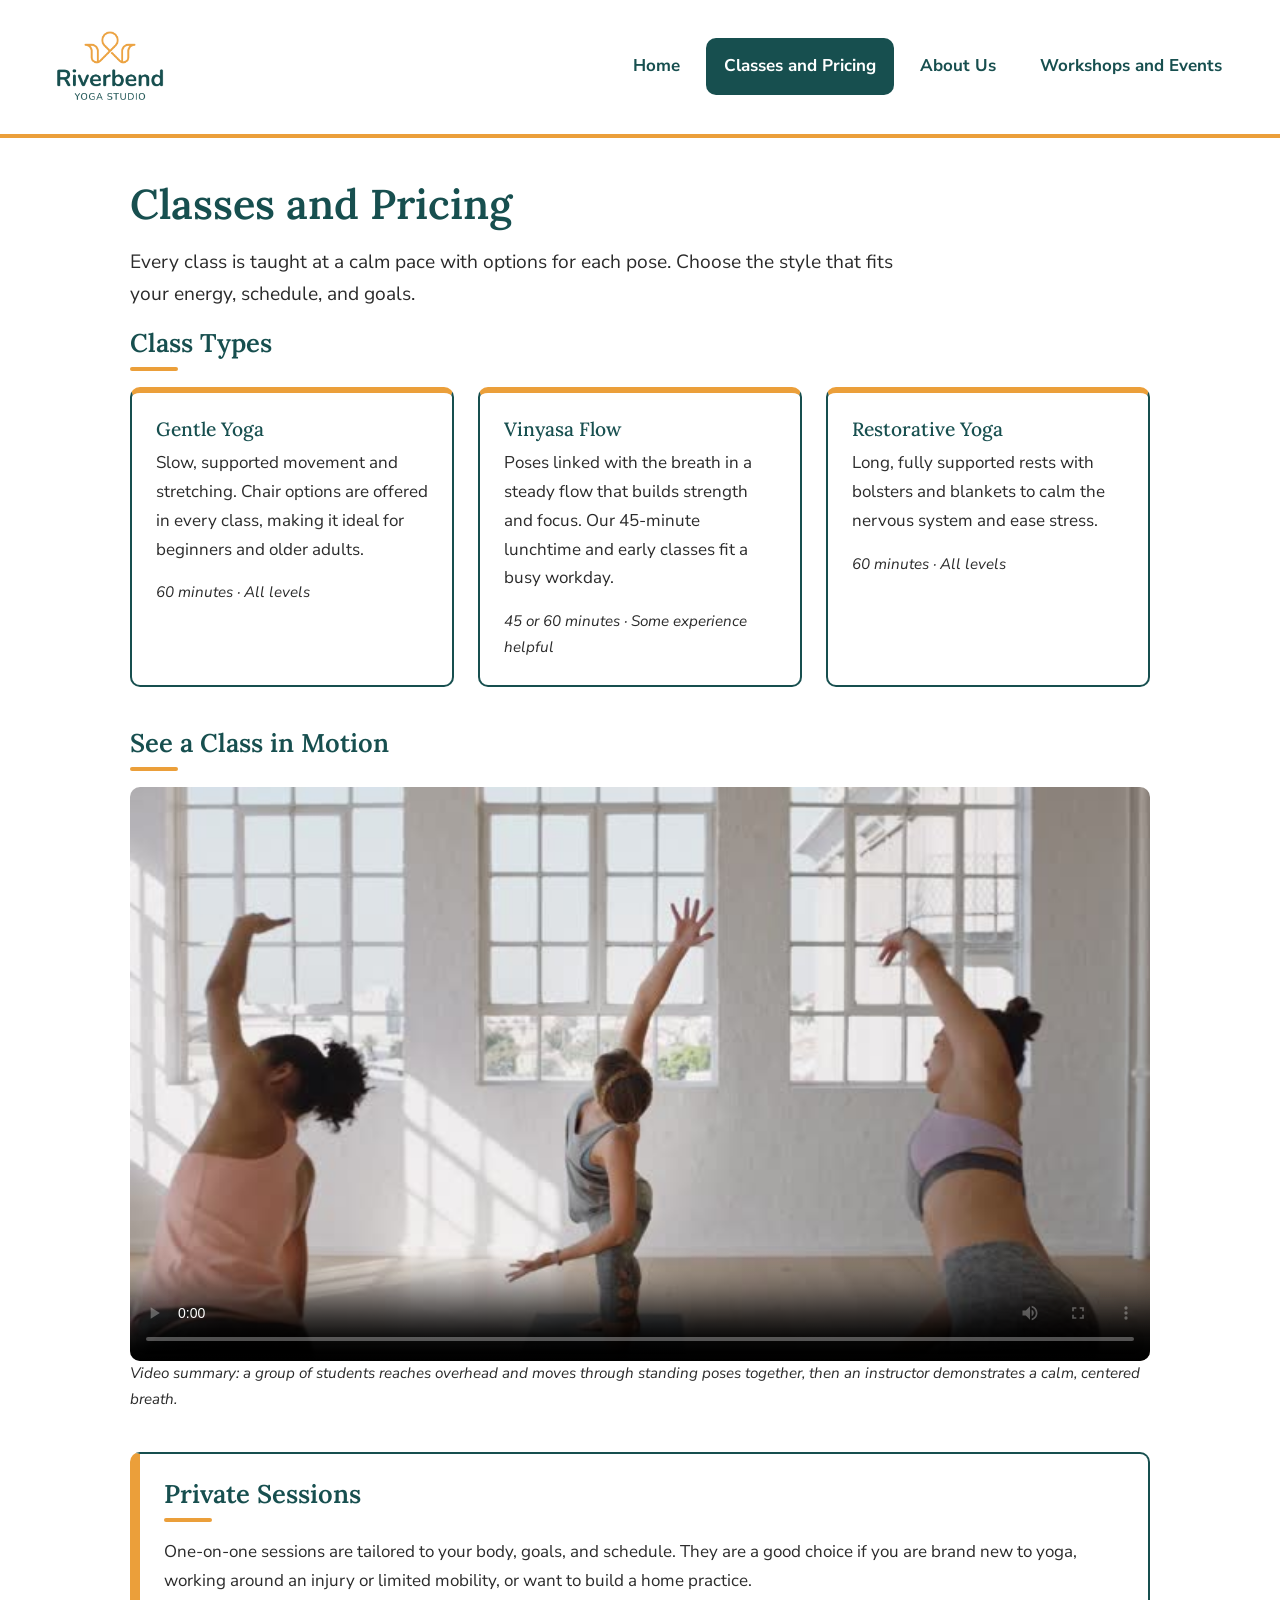
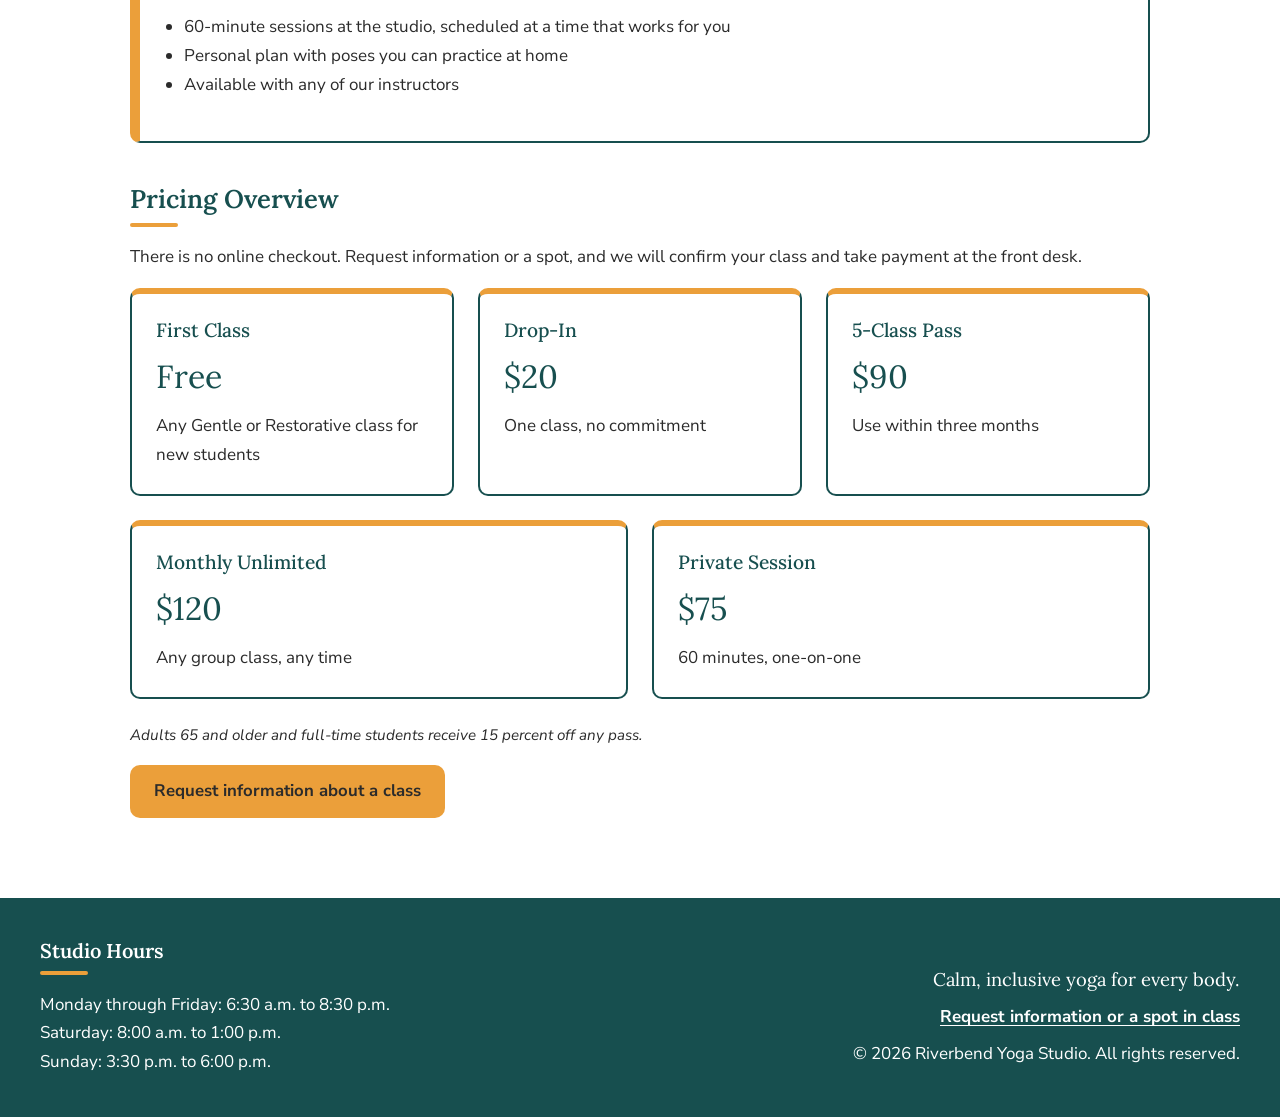
==== services.html @ 4f15dd99 "Add files via upload Add Riverbend Yoga Studio site files" ====
<!DOCTYPE html>
<html lang="en">
<head>
  <meta charset="UTF-8">
  <meta name="viewport" content="width=device-width, initial-scale=1.0">
  <meta name="description" content="Compare gentle, vinyasa, and restorative yoga classes, private sessions, and pricing at Riverbend Yoga Studio.">
  <title>Classes and Pricing | Riverbend Yoga Studio</title>
  <link rel="preconnect" href="https://fonts.googleapis.com">
  <link rel="preconnect" href="https://fonts.gstatic.com" crossorigin>
  <link rel="stylesheet" href="https://fonts.googleapis.com/css2?family=Lora:wght@500;600&family=Nunito+Sans:wght@400;600;700&display=swap">
  <link rel="stylesheet" href="css/styles.css">
</head>
<body>
  <a class="skip-link" href="#main-content">Skip to main content</a>

  <header class="site-header">
    <a class="brand" href="index.html">
      <img src="images/yoga-logo_c.png" alt="Riverbend Yoga Studio home" width="1872" height="1359">
    </a>
    <nav aria-label="Main navigation">
      <ul>
          <li><a href="index.html">Home</a></li>
          <li><a href="services.html" aria-current="page">Classes and Pricing</a></li>
          <li><a href="about.html">About Us</a></li>
          <li><a href="events.html">Workshops and Events</a></li>
      </ul>
    </nav>
  </header>

  <main id="main-content">
    <h1>Classes and Pricing</h1>
    <p class="intro">Every class is taught at a calm pace with options for each pose. Choose the style that fits your energy, schedule, and goals.</p>

    <section>
      <h2>Class Types</h2>
      <div class="card-grid">
        <article class="card">
          <h3>Gentle Yoga</h3>
          <p>Slow, supported movement and stretching. Chair options are offered in every class, making it ideal for beginners and older adults.</p>
          <p class="meta">60 minutes &middot; All levels</p>
        </article>
        <article class="card">
          <h3>Vinyasa Flow</h3>
          <p>Poses linked with the breath in a steady flow that builds strength and focus. Our 45-minute lunchtime and early classes fit a busy workday.</p>
          <p class="meta">45 or 60 minutes &middot; Some experience helpful</p>
        </article>
        <article class="card">
          <h3>Restorative Yoga</h3>
          <p>Long, fully supported rests with bolsters and blankets to calm the nervous system and ease stress.</p>
          <p class="meta">60 minutes &middot; All levels</p>
        </article>
      </div>
    </section>

    <section>
      <h2>See a Class in Motion</h2>
      <video controls width="1920" height="1080" preload="metadata" poster="images/yoga-preview-check.jpg">
        <source src="media/yoga-intro_c.mp4" type="video/mp4">
        <p>Your browser does not support embedded video. This short video shows students moving through standing poses in a bright studio. You can <a href="media/yoga-intro_c.mp4">download the class preview video</a> to watch it in another player.</p>
      </video>
      <p class="note">Video summary: a group of students reaches overhead and moves through standing poses together, then an instructor demonstrates a calm, centered breath.</p>
    </section>

    <section class="panel">
      <h2>Private Sessions</h2>
      <p>One-on-one sessions are tailored to your body, goals, and schedule. They are a good choice if you are brand new to yoga, working around an injury or limited mobility, or want to build a home practice.</p>
      <ul>
        <li>60-minute sessions at the studio, scheduled at a time that works for you</li>
        <li>Personal plan with poses you can practice at home</li>
        <li>Available with any of our instructors</li>
      </ul>
    </section>

    <section>
      <h2>Pricing Overview</h2>
      <p>There is no online checkout. Request information or a spot, and we will confirm your class and take payment at the front desk.</p>
      <ul class="card-grid price-grid">
        <li class="card"><h3>First Class</h3><p class="price">Free</p><p>Any Gentle or Restorative class for new students</p></li>
        <li class="card"><h3>Drop-In</h3><p class="price">$20</p><p>One class, no commitment</p></li>
        <li class="card"><h3>5-Class Pass</h3><p class="price">$90</p><p>Use within three months</p></li>
        <li class="card"><h3>Monthly Unlimited</h3><p class="price">$120</p><p>Any group class, any time</p></li>
        <li class="card"><h3>Private Session</h3><p class="price">$75</p><p>60 minutes, one-on-one</p></li>
      </ul>
      <p class="note">Adults 65 and older and full-time students receive 15 percent off any pass.</p>
      <p><a class="button" href="events.html#request-form">Request information about a class</a></p>
    </section>
  </main>

  <footer class="site-footer">
    <div>
      <h2>Studio Hours</h2>
      <ul>
        <li>Monday through Friday: 6:30 a.m. to 8:30 p.m.</li>
        <li>Saturday: 8:00 a.m. to 1:00 p.m.</li>
        <li>Sunday: 3:30 p.m. to 6:00 p.m.</li>
      </ul>
    </div>
    <div>
      <p class="footer-tagline">Calm, inclusive yoga for every body.</p>
      <p><a href="events.html#request-form">Request information or a spot in class</a></p>
      <p>&copy; 2026 Riverbend Yoga Studio. All rights reserved.</p>
    </div>
  </footer>
</body>
</html>
---- css/styles.css ----
/* ==========================================================
   Riverbend Yoga Studio - shared stylesheet
   Mobile-first: base styles target small screens, and the
   media queries at the bottom adjust the layout for larger ones.
   ========================================================== */

/* ---------- Design tokens: 4 colors, 2 font families ---------- */
:root {
  --color-teal: #174F4F;      /* primary: logo teal, headings, links, footer */
  --color-gold: #EB9F3A;      /* accent: logo gold, buttons, highlights */
  --color-white: #FFFFFF;     /* background, text on teal */
  --color-charcoal: #2B2B2B;  /* body text, text on gold */

  --font-heading: "Lora", Georgia, serif;
  --font-body: "Nunito Sans", Arial, sans-serif;

  --space-xs: 0.5rem;
  --space-sm: 1rem;
  --space-md: 1.5rem;
  --space-lg: 2.5rem;
  --radius: 10px;
}

/* ---------- Base ---------- */
*,
*::before,
*::after {
  box-sizing: border-box;
}

body {
  margin: 0;
  background-color: var(--color-white);
  color: var(--color-charcoal);
  font-family: var(--font-body);
  font-size: 1.0625rem;
  line-height: 1.7;
}

img,
video {
  display: block;
  max-width: 100%;
  height: auto;
  border-radius: var(--radius);
}

audio {
  width: 100%;
  margin-bottom: var(--space-sm);
}

/* ---------- Typography and hierarchy ---------- */
h1,
h2,
h3,
legend,
caption {
  font-family: var(--font-heading);
  color: var(--color-teal);
  line-height: 1.25;
}

h1 {
  font-size: 2rem;
  font-weight: 600;
  margin: 0 0 var(--space-sm);
}

h2 {
  font-size: 1.6rem;
  font-weight: 600;
  margin: 0 0 var(--space-sm);
}

h2::after {
  content: "";
  display: block;
  width: 3rem;
  height: 4px;
  margin-top: var(--space-xs);
  background-color: var(--color-gold);
  border-radius: 2px;
}

h3 {
  font-size: 1.2rem;
  font-weight: 500;
  margin: 0 0 var(--space-xs);
}

p {
  margin: 0 0 var(--space-sm);
}

.intro {
  font-size: 1.2rem;
  max-width: 65ch;
}

.note,
.meta {
  font-size: 0.95rem;
  font-style: italic;
}

a {
  color: var(--color-teal);
  font-weight: 700;
  text-underline-offset: 3px;
}

a:hover {
  text-decoration-color: var(--color-gold);
  text-decoration-thickness: 3px;
}

a:focus-visible,
button:focus-visible,
input:focus-visible,
select:focus-visible,
textarea:focus-visible {
  outline: 3px solid var(--color-gold);
  outline-offset: 2px;
}

/* ---------- Skip link (hidden until keyboard focus) ---------- */
.skip-link {
  position: absolute;
  left: var(--space-sm);
  top: -4rem;
  padding: var(--space-xs) var(--space-sm);
  background-color: var(--color-gold);
  color: var(--color-charcoal);
  border-radius: var(--radius);
  z-index: 10;
}

.skip-link:focus {
  top: var(--space-sm);
}

/* ---------- Header and navigation ---------- */
.site-header {
  display: flex;
  flex-direction: column;
  align-items: center;
  gap: var(--space-sm);
  padding: var(--space-sm);
  background-color: var(--color-white);
  border-bottom: 4px solid var(--color-gold);
}

.brand img {
  width: 160px;
  border-radius: 0;
}

nav {
  width: 100%;
}

nav ul {
  display: flex;
  flex-direction: column;
  gap: var(--space-xs);
  margin: 0;
  padding: 0;
  list-style: none;
}

nav a {
  display: block;
  padding: 0.75rem var(--space-sm);
  min-height: 44px;
  text-align: center;
  text-decoration: none;
  border: 2px solid var(--color-teal);
  border-radius: var(--radius);
}

nav a:hover {
  background-color: var(--color-teal);
  color: var(--color-white);
}

nav a[aria-current="page"] {
  background-color: var(--color-teal);
  color: var(--color-white);
}

/* ---------- Main content and sections ---------- */
main {
  max-width: 1100px;
  margin: 0 auto;
  padding: var(--space-lg) var(--space-sm);
}

section {
  margin-bottom: var(--space-lg);
}

section ul {
  padding-left: 1.25rem;
}

.panel {
  padding: var(--space-md);
  border: 2px solid var(--color-teal);
  border-left: 10px solid var(--color-gold);
  border-radius: var(--radius);
}

.hero,
.media-row {
  display: flex;
  flex-direction: column;
  gap: var(--space-md);
}

.media-row + .card-grid {
  margin-top: var(--space-md);
}

/* ---------- Cards ---------- */
.card-grid {
  display: flex;
  flex-direction: column;
  gap: var(--space-md);
  margin: 0 0 var(--space-md);
  padding: 0;
  list-style: none;
}

.card {
  flex: 1 1 100%;
  padding: var(--space-md);
  background-color: var(--color-white);
  border: 2px solid var(--color-teal);
  border-top: 6px solid var(--color-gold);
  border-radius: var(--radius);
}

.card p:last-child {
  margin-bottom: 0;
}

.price {
  font-family: var(--font-heading);
  font-size: 2rem;
  color: var(--color-teal);
  margin-bottom: var(--space-xs);
}

figure {
  margin: 0;
}

figcaption {
  margin-top: var(--space-xs);
  font-size: 0.95rem;
  font-style: italic;
}

.event-list,
.policy-list {
  padding: 0;
  list-style: none;
}

.event-list li {
  padding: var(--space-sm) 0;
  border-bottom: 2px solid var(--color-gold);
}

.event-list p {
  margin: 0;
}

.policy-list li {
  margin-bottom: var(--space-xs);
}

/* ---------- Schedule table ---------- */
.table-wrap {
  overflow-x: auto;
}

table {
  width: 100%;
  border-collapse: collapse;
}

caption {
  text-align: left;
  font-size: 1.1rem;
  padding-bottom: var(--space-xs);
}

th,
td {
  padding: 0.65rem var(--space-xs);
  text-align: left;
  border-bottom: 1px solid var(--color-teal);
}

td:nth-child(2) {
  white-space: nowrap;
}

thead th {
  background-color: var(--color-teal);
  color: var(--color-white);
}

/* ---------- Buttons ---------- */
.button,
button {
  display: inline-block;
  padding: 0.75rem var(--space-md);
  min-height: 44px;
  background-color: var(--color-gold);
  color: var(--color-charcoal);
  font-family: var(--font-body);
  font-size: 1.05rem;
  font-weight: 700;
  text-decoration: none;
  border: none;
  border-radius: var(--radius);
  cursor: pointer;
}

.button:hover,
button:hover {
  background-color: var(--color-teal);
  color: var(--color-white);
}

/* ---------- Form ---------- */
.request-form {
  display: flex;
  flex-direction: column;
  gap: var(--space-md);
  max-width: 720px;
}

fieldset {
  margin: 0;
  padding: var(--space-md);
  border: 2px solid var(--color-teal);
  border-radius: var(--radius);
}

legend {
  padding: 0 var(--space-xs);
  font-weight: 600;
  font-size: 1.15rem;
}

label {
  display: block;
  margin-bottom: 0.25rem;
  font-weight: 700;
}

input,
select,
textarea {
  width: 100%;
  padding: 0.65rem;
  min-height: 44px;
  font-family: var(--font-body);
  font-size: 1rem;
  color: var(--color-charcoal);
  background-color: var(--color-white);
  border: 2px solid var(--color-charcoal);
  border-radius: var(--radius);
}

.choice-group {
  margin-bottom: var(--space-sm);
  border-style: dashed;
}

.choice-group legend {
  font-family: var(--font-body);
  font-size: 1rem;
  font-weight: 700;
  color: var(--color-charcoal);
}

.choice {
  display: flex;
  align-items: center;
  gap: var(--space-xs);
}

.choice input {
  width: 1.25rem;
  min-height: 1.25rem;
  margin: 0;
  accent-color: var(--color-teal);
}

.choice label {
  margin: 0;
  font-weight: 400;
}

.request-form button {
  align-self: flex-start;
}

/* ---------- Footer ---------- */
.site-footer {
  display: flex;
  flex-direction: column;
  gap: var(--space-md);
  padding: var(--space-lg) var(--space-sm);
  background-color: var(--color-teal);
  color: var(--color-white);
}

.site-footer h2 {
  color: var(--color-white);
  font-size: 1.25rem;
}

.site-footer a {
  color: var(--color-white);
}

.site-footer ul {
  margin: 0;
  padding: 0;
  list-style: none;
}

.site-footer p {
  margin: 0 0 var(--space-xs);
}

.footer-tagline {
  font-family: var(--font-heading);
  font-size: 1.15rem;
}

/* ==========================================================
   Tablet and up: 768px
   ========================================================== */
@media (min-width: 768px) {
  h1 {
    font-size: 2.6rem;
  }

  .site-header {
    flex-direction: row;
    justify-content: space-between;
    padding: var(--space-sm) var(--space-lg);
  }

  .brand img {
    width: 140px;
  }

  nav {
    width: auto;
  }

  nav ul {
    flex-direction: row;
    flex-wrap: wrap;
    justify-content: flex-end;
  }

  nav a {
    border-color: transparent;
  }

  main {
    padding: var(--space-lg);
  }

  .card-grid {
    flex-direction: row;
    flex-wrap: wrap;
  }

  .card {
    flex: 1 1 calc(50% - var(--space-md));
  }

  .hero,
  .media-row {
    flex-direction: row;
    align-items: center;
  }

  .hero > picture,
  .hero-text {
    flex: 1 1 0;
    min-width: 0;
  }

  .media-row > img,
  .media-row > figure {
    flex: 0 0 45%;
    width: 45%;
    min-width: 0;
  }

  .instructor > img {
    flex: 0 0 35%;
    width: 35%;
    max-width: 360px;
  }

  .media-row > div {
    flex: 1 1 0;
    min-width: 0;
  }

  .site-footer {
    flex-direction: row;
    justify-content: space-between;
    align-items: flex-end;
    padding: var(--space-lg);
  }

  .site-footer > div:last-child {
    text-align: right;
  }
}

/* ==========================================================
   Desktop: 1024px
   ========================================================== */
@media (min-width: 1024px) {
  .card {
    flex: 1 1 0;
  }

  .price-grid .card {
    flex: 1 1 calc(33% - var(--space-md));
  }
}
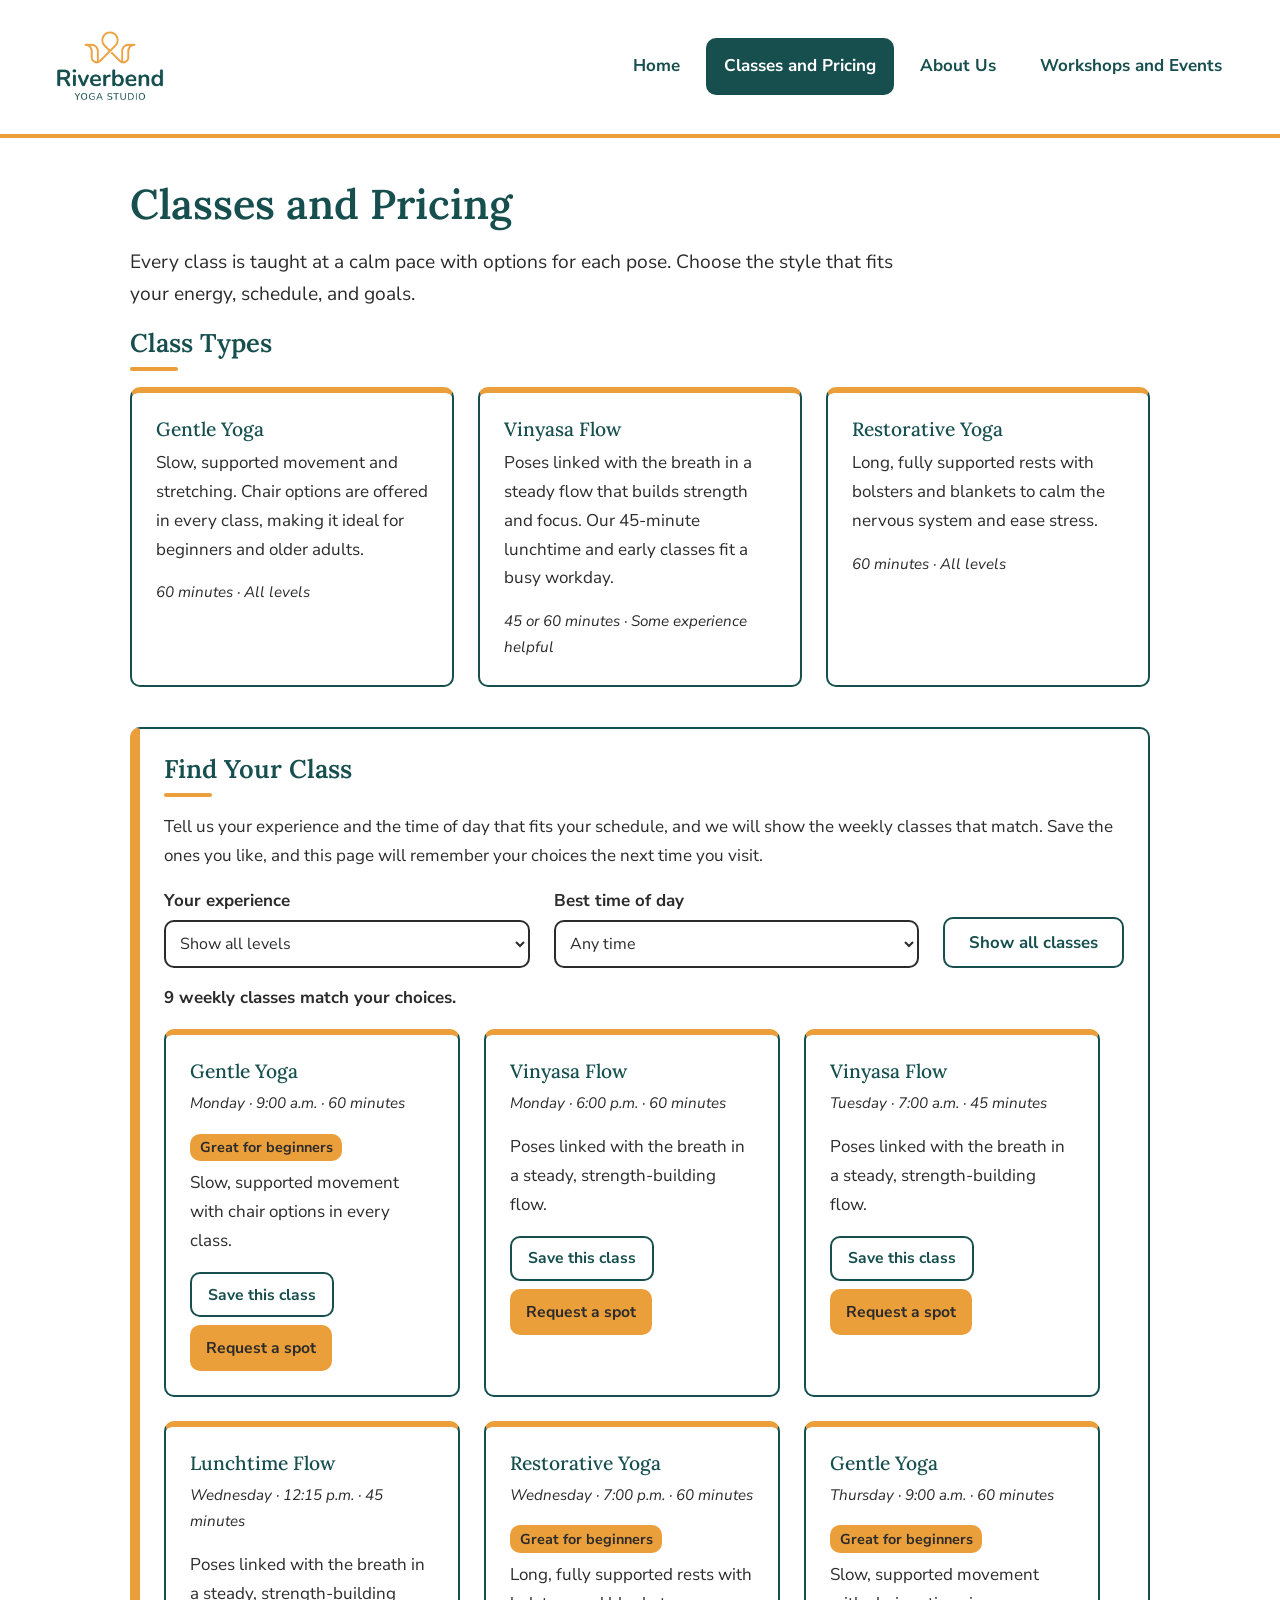
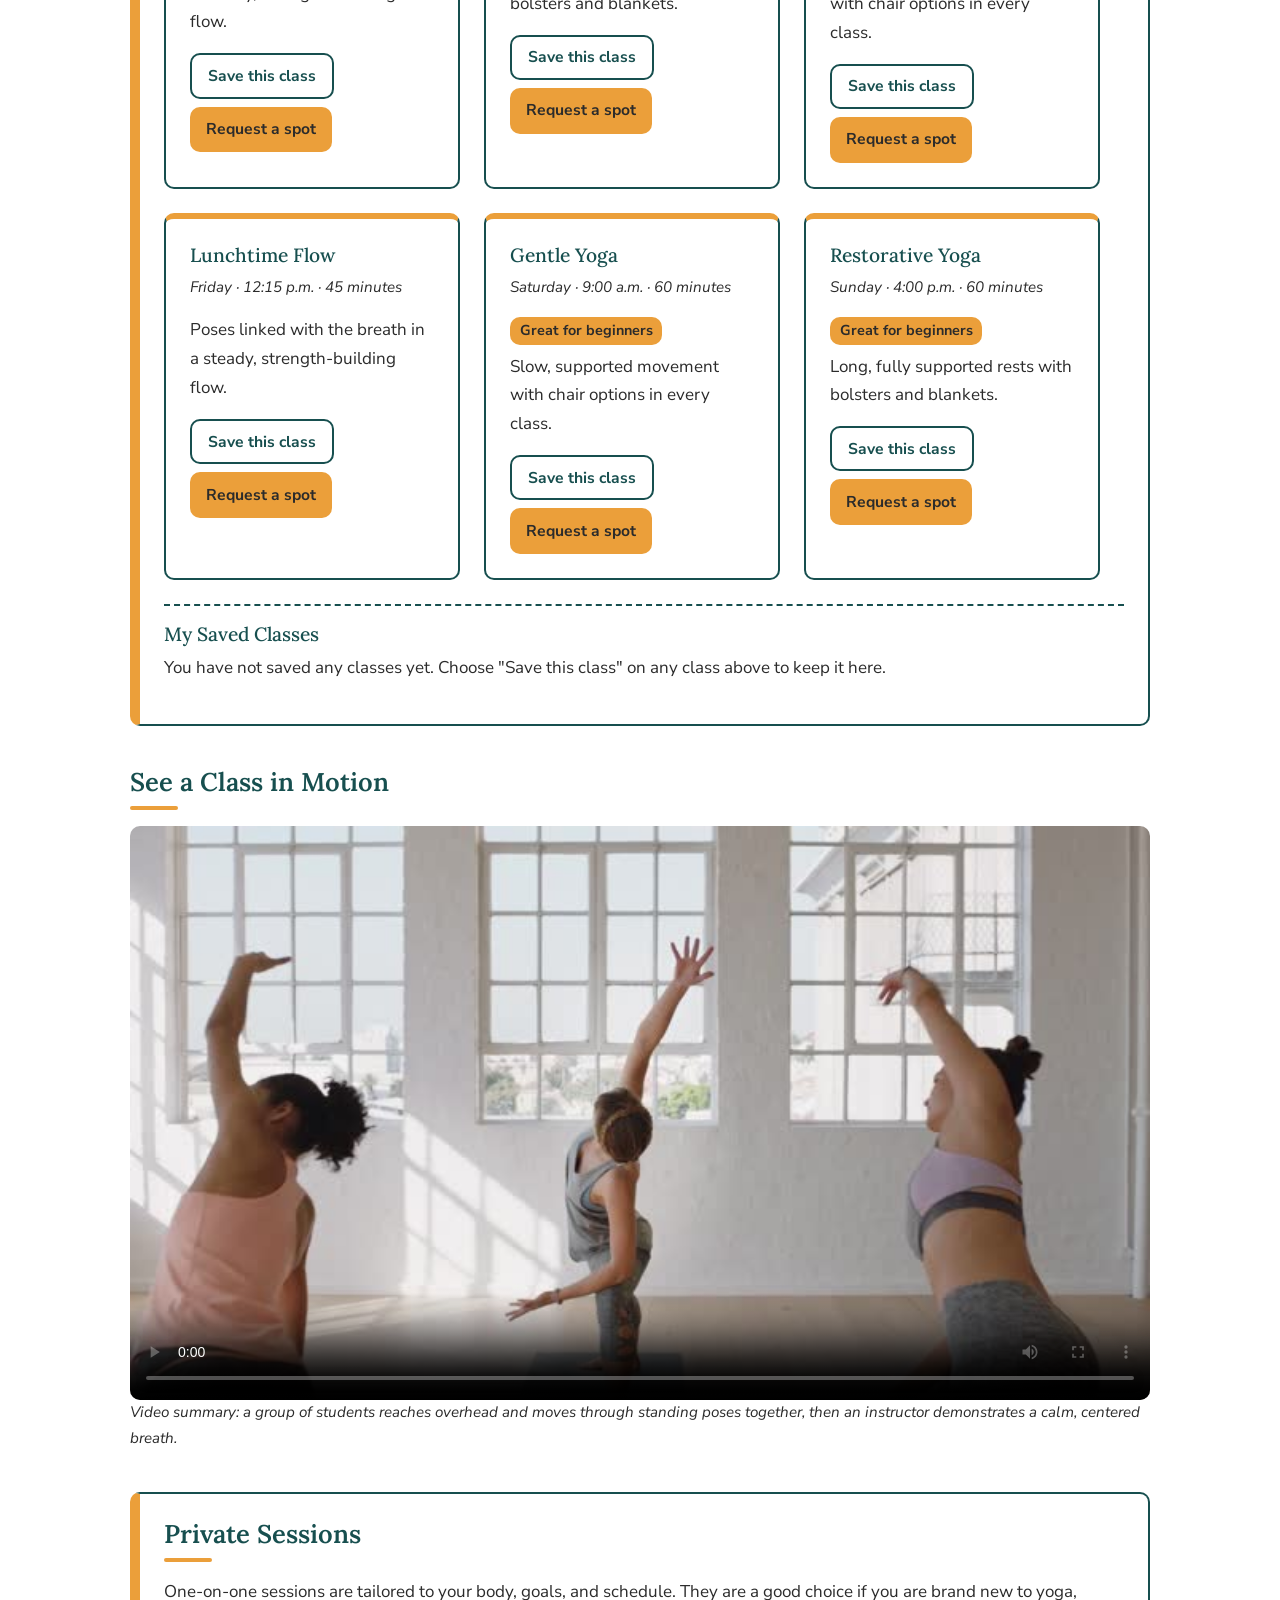
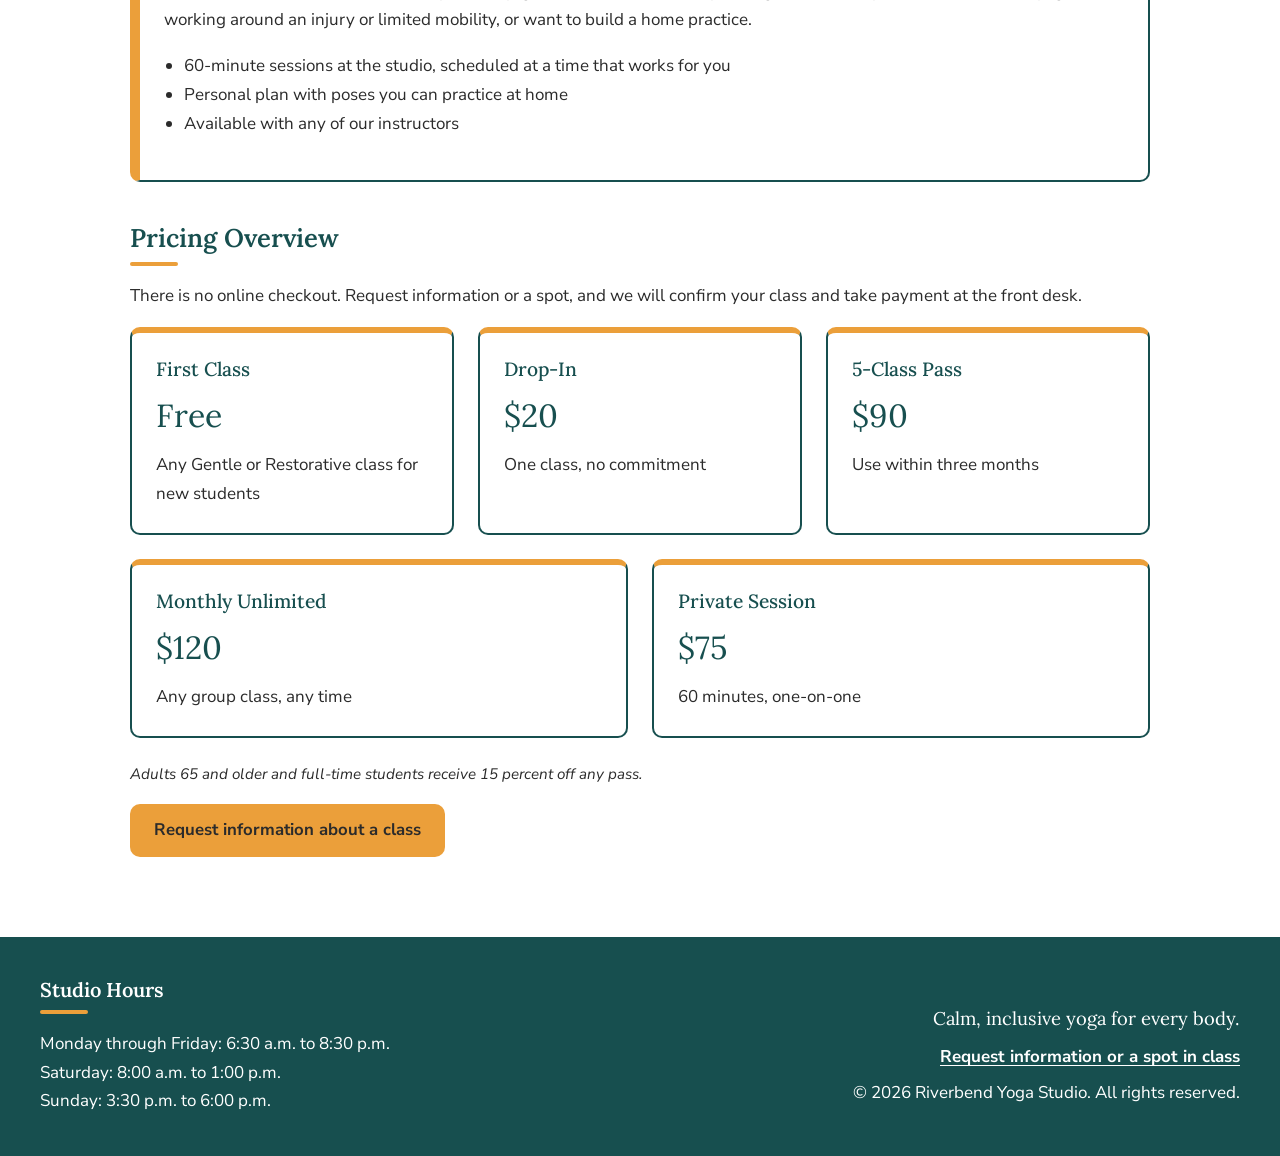
==== commit f7968ea2: "Add files via upload Added Touchstone 4 JavaScript, form validation, and localStorage" ====
--- a/services.html
+++ b/services.html
@@ -9,6 +9,7 @@
   <link rel="preconnect" href="https://fonts.gstatic.com" crossorigin>
   <link rel="stylesheet" href="https://fonts.googleapis.com/css2?family=Lora:wght@500;600&family=Nunito+Sans:wght@400;600;700&display=swap">
   <link rel="stylesheet" href="css/styles.css">
+  <script src="js/main.js" defer></script>
 </head>
 <body>
   <a class="skip-link" href="#main-content">Skip to main content</a>
@@ -49,6 +50,42 @@
           <p>Long, fully supported rests with bolsters and blankets to calm the nervous system and ease stress.</p>
           <p class="meta">60 minutes &middot; All levels</p>
         </article>
+      </div>
+    </section>
+
+    <section id="class-finder" class="panel finder">
+      <h2>Find Your Class</h2>
+      <p>Tell us your experience and the time of day that fits your schedule, and we will show the weekly classes that match. Save the ones you like, and this page will remember your choices the next time you visit.</p>
+      <form id="finder-form" class="finder-controls">
+        <p>
+          <label for="finder-level">Your experience</label>
+          <select id="finder-level" name="level">
+            <option value="any">Show all levels</option>
+            <option value="new">New to yoga</option>
+            <option value="some">Some experience</option>
+            <option value="regular">I practice regularly</option>
+          </select>
+        </p>
+        <p>
+          <label for="finder-time">Best time of day</label>
+          <select id="finder-time" name="period">
+            <option value="any">Any time</option>
+            <option value="morning">Morning (before noon)</option>
+            <option value="midday">Lunchtime</option>
+            <option value="evening">Late afternoon or evening</option>
+          </select>
+        </p>
+        <p>
+          <button type="button" id="finder-reset" class="button-secondary">Show all classes</button>
+        </p>
+      </form>
+      <p id="finder-count" class="finder-count" aria-live="polite"></p>
+      <ul id="finder-results" class="card-grid finder-results"></ul>
+      <noscript><p>Turn on JavaScript to use the class finder, or see the full weekly schedule on the <a href="index.html">Home page</a>.</p></noscript>
+      <div class="saved-classes">
+        <h3>My Saved Classes</h3>
+        <p id="saved-empty">You have not saved any classes yet. Choose "Save this class" on any class above to keep it here.</p>
+        <ul id="saved-list"></ul>
       </div>
     </section>
 
--- a/css/styles.css
+++ b/css/styles.css
@@ -411,6 +411,122 @@
   align-self: flex-start;
 }
 
+/* ---------- Touchstone 4: class finder ---------- */
+.button-secondary {
+  background-color: var(--color-white);
+  color: var(--color-teal);
+  border: 2px solid var(--color-teal);
+}
+
+.button-secondary[aria-pressed="true"] {
+  background-color: var(--color-teal);
+  color: var(--color-white);
+}
+
+.button-secondary[aria-pressed="true"]::before {
+  content: "\2713  ";
+}
+
+.finder-controls {
+  display: flex;
+  flex-direction: column;
+  gap: 0 var(--space-md);
+}
+
+.finder-controls p {
+  margin: 0 0 var(--space-sm);
+}
+
+.finder-count {
+  font-weight: 700;
+}
+
+.finder-card .badge {
+  display: inline-block;
+  margin-bottom: var(--space-xs);
+  padding: 0.1rem 0.6rem;
+  background-color: var(--color-gold);
+  color: var(--color-charcoal);
+  font-size: 0.9rem;
+  font-weight: 700;
+  border-radius: var(--radius);
+}
+
+.card-actions {
+  display: flex;
+  flex-wrap: wrap;
+  gap: var(--space-xs);
+}
+
+.card-actions .button,
+.card-actions button {
+  padding: 0.6rem var(--space-sm);
+  font-size: 0.98rem;
+}
+
+.saved-classes {
+  padding-top: var(--space-sm);
+  border-top: 2px dashed var(--color-teal);
+}
+
+/* ---------- Touchstone 4: form feedback ---------- */
+.error-message {
+  display: block;
+  margin-top: var(--space-xs);
+  padding: 0.35rem 0.75rem;
+  background-color: var(--color-gold);
+  color: var(--color-charcoal);
+  font-weight: 700;
+  border-radius: var(--radius);
+}
+
+.error-message::before {
+  content: "Error: ";
+}
+
+.error-message[hidden] {
+  display: none;
+}
+
+input[aria-invalid="true"],
+select[aria-invalid="true"],
+textarea[aria-invalid="true"],
+fieldset[aria-invalid="true"] {
+  border: 3px solid var(--color-gold);
+  border-left-width: 10px;
+}
+
+.form-status:empty {
+  display: none;
+}
+
+.form-status {
+  max-width: 720px;
+  padding: var(--space-sm);
+  font-weight: 700;
+  border-radius: var(--radius);
+}
+
+.form-status.is-error {
+  border: 3px solid var(--color-gold);
+}
+
+.form-status.is-success {
+  background-color: var(--color-teal);
+  color: var(--color-white);
+}
+
+.saved-note {
+  max-width: 720px;
+  padding: var(--space-sm);
+  border: 2px solid var(--color-teal);
+  border-radius: var(--radius);
+}
+
+.saved-note button {
+  margin-top: var(--space-xs);
+}
+
 /* ---------- Footer ---------- */
 .site-footer {
   display: flex;
@@ -520,6 +636,24 @@
     min-width: 0;
   }
 
+  .finder-controls {
+    flex-direction: row;
+    flex-wrap: wrap;
+    align-items: flex-end;
+  }
+
+  .finder-controls p {
+    flex: 1 1 14rem;
+  }
+
+  .finder-controls p:last-child {
+    flex: 0 0 auto;
+  }
+
+  .finder-results .card {
+    flex: 0 1 calc(50% - var(--space-md));
+  }
+
   .site-footer {
     flex-direction: row;
     justify-content: space-between;
@@ -543,4 +677,8 @@
   .price-grid .card {
     flex: 1 1 calc(33% - var(--space-md));
   }
-}
+
+  .finder-results .card {
+    flex: 0 1 calc(33.333% - var(--space-md));
+  }
+}
